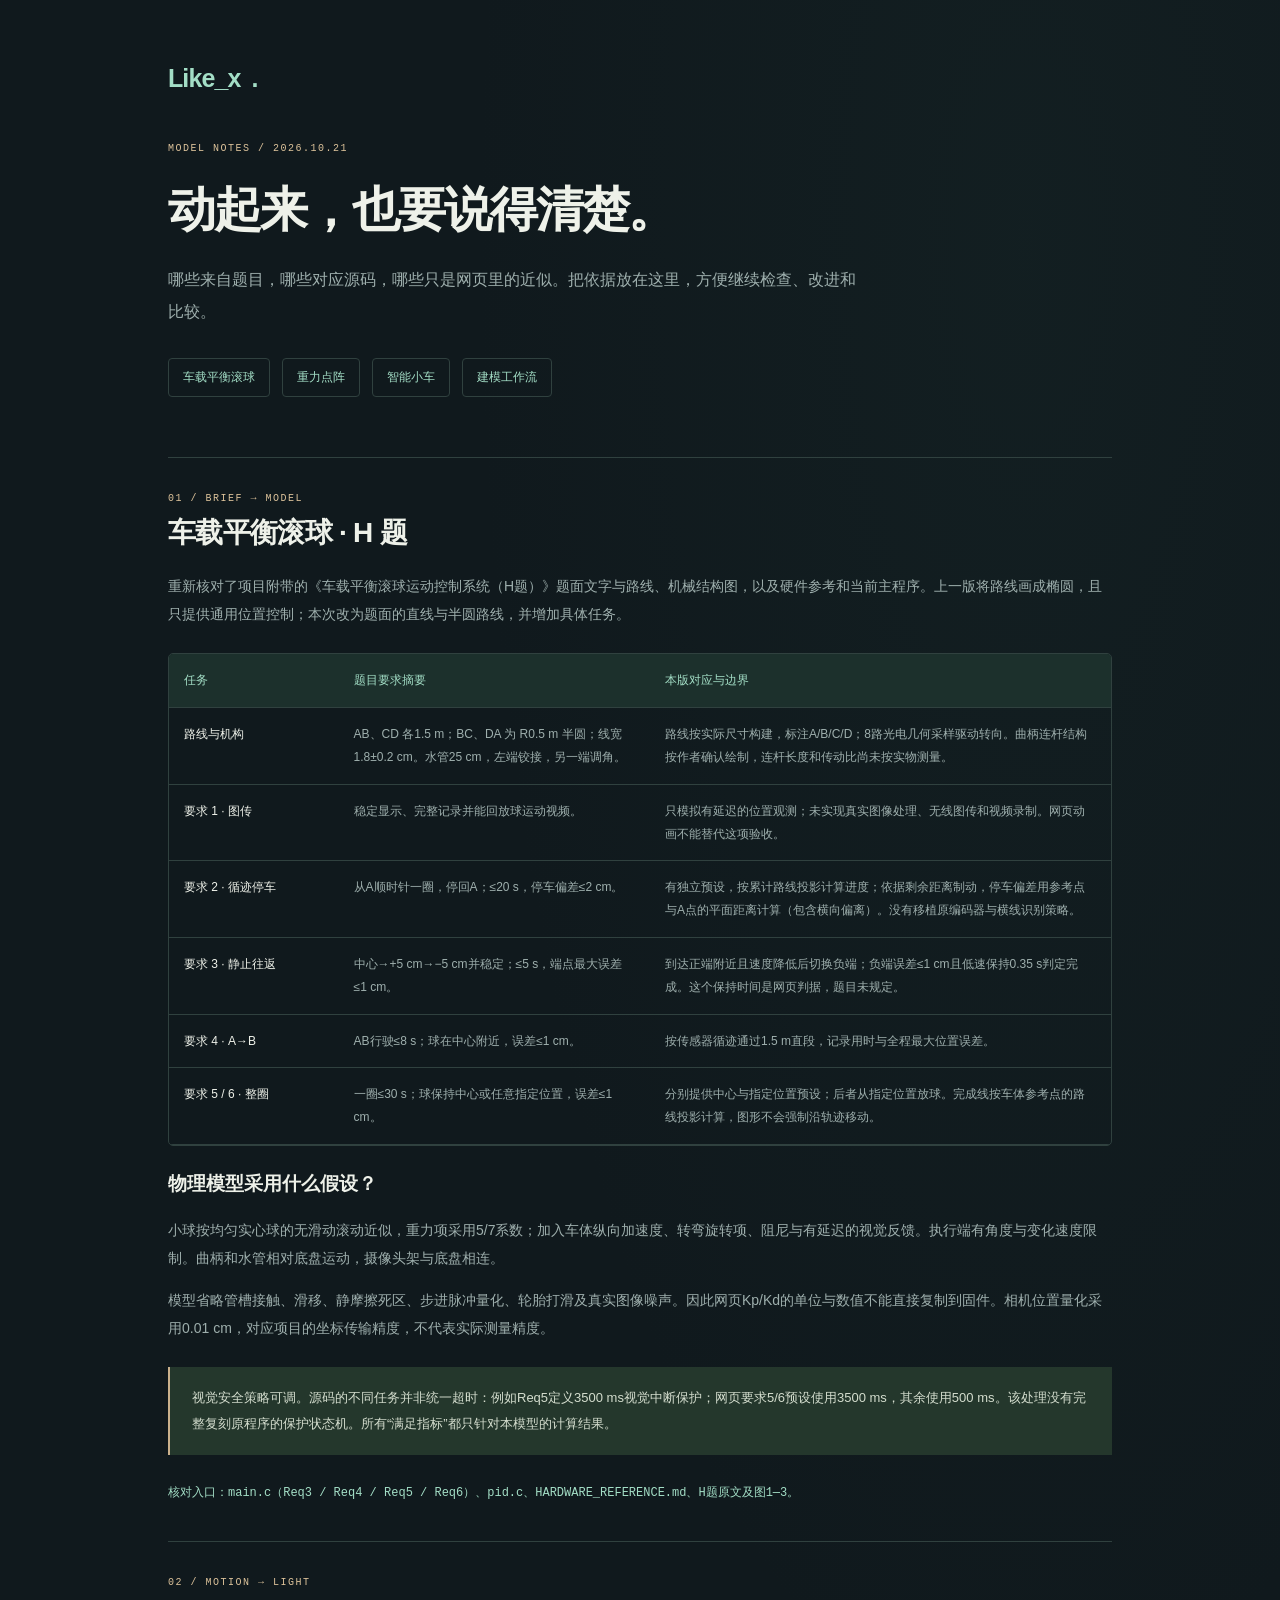
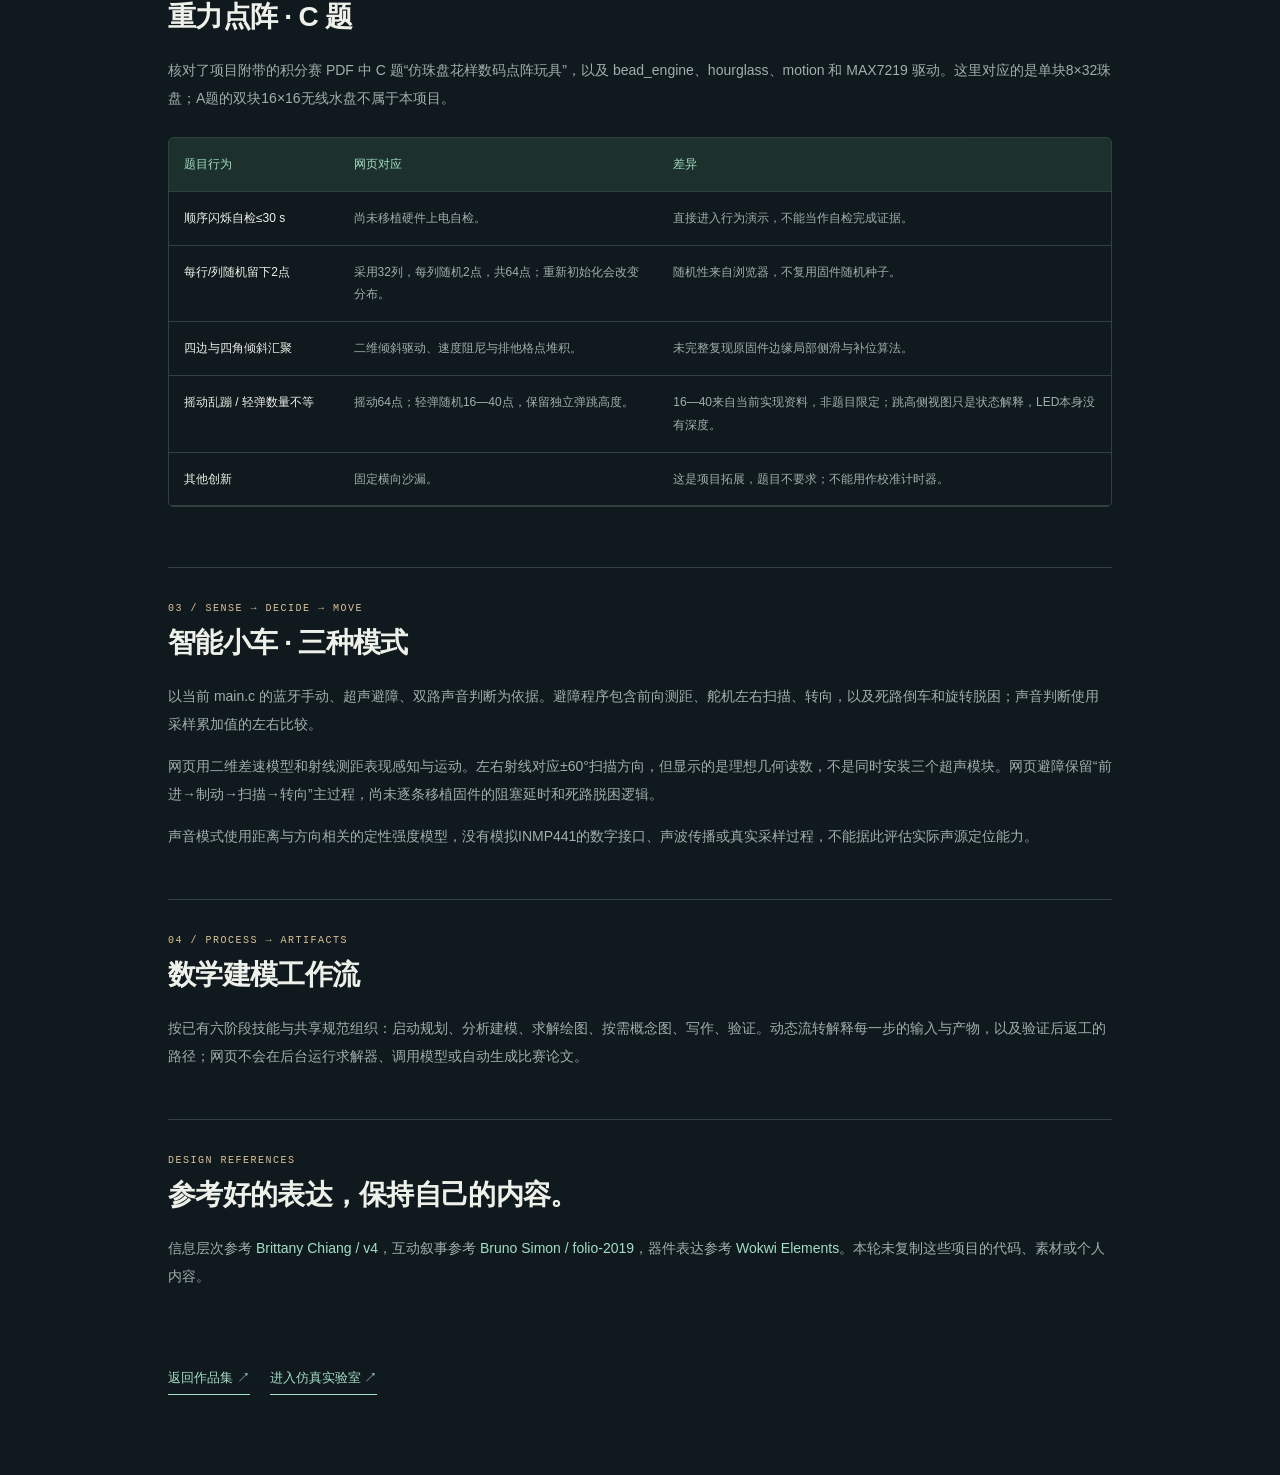
==== model-notes.html @ b958a7dc "Separate portfolio showcases and refine source-backed simulation tasks Give the portfolio curated de" ====
<!doctype html><html lang="zh-CN" data-theme="dark"><head><meta charset="UTF-8"><meta name="viewport" content="width=device-width,initial-scale=1"><meta name="color-scheme" content="dark"><title>模型笔记 · Like_x</title><link rel="icon" href="favicon.svg"><link rel="stylesheet" href="styles.css?v=20261021"><link rel="stylesheet" href="portfolio-studio.css?v=20261021"><style>
.notes-main{max-width:1000px;margin:auto;padding:64px 28px 80px}.notes-main h1{font-size:48px;line-height:1.3;letter-spacing:-2px}.notes-main .lead{font-size:16px;line-height:2;max-width:700px;color:var(--muted)}.notes-nav{display:flex;flex-wrap:wrap;gap:12px;margin:30px 0 60px}.notes-nav a{padding:10px 14px;border:1px solid var(--line);border-radius:4px;font-size:12px;color:var(--accent)}.notes-main section{padding:35px 0;border-top:1px solid var(--line);scroll-margin-top:30px}.notes-main section h2{font-size:28px;margin:10px 0 20px}.notes-main p,.notes-main li{font-size:14px;line-height:2;color:var(--muted)}.table-scroll{overflow-x:auto;border:1px solid var(--line);border-radius:5px;margin:25px 0}.notes-main table{border-collapse:collapse;width:100%;min-width:630px;font-size:12px;line-height:1.9}.notes-main th,.notes-main td{text-align:left;padding:15px;vertical-align:top;border-bottom:1px solid var(--line)}.notes-main th{color:var(--accent);background:#1c302c;font-weight:500}.notes-main td:first-child{color:var(--text);width:18%}.notes-main td{color:var(--muted)}.notes-main a{color:var(--accent)}.note-callout{padding:18px 22px;background:#24372c;border-left:2px solid #cbb18c;margin:25px 0;font-size:13px;line-height:2;color:#d4ddce}.source-list{font:12px Consolas,monospace;line-height:2.2;color:var(--accent);overflow-wrap:anywhere}.notes-footer{display:flex;gap:20px;flex-wrap:wrap;padding-top:30px}.notes-footer a{font-size:13px;border-bottom:1px solid var(--accent);padding-bottom:7px}@media(max-width:520px){.notes-main{padding:40px 20px}.notes-main h1{font-size:36px}.notes-main .lead{font-size:14px}.notes-nav{margin-bottom:35px}.notes-main section h2{font-size:24px}}
</style></head><body><main class="notes-main"><a href="index.html" class="brand">Like_x<span>.</span></a><div class="section-label" style="margin-top:50px">MODEL NOTES / 2026.10.21</div><h1>动起来，也要说得清楚。</h1><p class="lead">哪些来自题目，哪些对应源码，哪些只是网页里的近似。把依据放在这里，方便继续检查、改进和比较。</p><nav class="notes-nav" aria-label="模型笔记导航"><a href="#balance">车载平衡滚球</a><a href="#matrix">重力点阵</a><a href="#smartcar">智能小车</a><a href="#workflow">建模工作流</a></nav>
<section id="balance"><div class="section-label">01 / BRIEF → MODEL</div><h2>车载平衡滚球 · H 题</h2><p>重新核对了项目附带的《车载平衡滚球运动控制系统（H题）》题面文字与路线、机械结构图，以及硬件参考和当前主程序。上一版将路线画成椭圆，且只提供通用位置控制；本次改为题面的直线与半圆路线，并增加具体任务。</p><div class="table-scroll"><table><thead><tr><th>任务</th><th>题目要求摘要</th><th>本版对应与边界</th></tr></thead><tbody>
<tr><td>路线与机构</td><td>AB、CD 各1.5 m；BC、DA 为 R0.5 m 半圆；线宽1.8±0.2 cm。水管25 cm，左端铰接，另一端调角。</td><td>路线按实际尺寸构建，标注A/B/C/D；8路光电几何采样驱动转向。曲柄连杆结构按作者确认绘制，连杆长度和传动比尚未按实物测量。</td></tr>
<tr><td>要求 1 · 图传</td><td>稳定显示、完整记录并能回放球运动视频。</td><td>只模拟有延迟的位置观测；未实现真实图像处理、无线图传和视频录制。网页动画不能替代这项验收。</td></tr>
<tr><td>要求 2 · 循迹停车</td><td>从A顺时针一圈，停回A；≤20 s，停车偏差≤2 cm。</td><td>有独立预设，按累计路线投影计算进度；依据剩余距离制动，停车偏差用参考点与A点的平面距离计算（包含横向偏离）。没有移植原编码器与横线识别策略。</td></tr>
<tr><td>要求 3 · 静止往返</td><td>中心→+5 cm→−5 cm并稳定；≤5 s，端点最大误差≤1 cm。</td><td>到达正端附近且速度降低后切换负端；负端误差≤1 cm且低速保持0.35 s判定完成。这个保持时间是网页判据，题目未规定。</td></tr>
<tr><td>要求 4 · A→B</td><td>AB行驶≤8 s；球在中心附近，误差≤1 cm。</td><td>按传感器循迹通过1.5 m直段，记录用时与全程最大位置误差。</td></tr>
<tr><td>要求 5 / 6 · 整圈</td><td>一圈≤30 s；球保持中心或任意指定位置，误差≤1 cm。</td><td>分别提供中心与指定位置预设；后者从指定位置放球。完成线按车体参考点的路线投影计算，图形不会强制沿轨迹移动。</td></tr>
</tbody></table></div><h3>物理模型采用什么假设？</h3><p>小球按均匀实心球的无滑动滚动近似，重力项采用5/7系数；加入车体纵向加速度、转弯旋转项、阻尼与有延迟的视觉反馈。执行端有角度与变化速度限制。曲柄和水管相对底盘运动，摄像头架与底盘相连。</p><p>模型省略管槽接触、滑移、静摩擦死区、步进脉冲量化、轮胎打滑及真实图像噪声。因此网页Kp/Kd的单位与数值不能直接复制到固件。相机位置量化采用0.01 cm，对应项目的坐标传输精度，不代表实际测量精度。</p><div class="note-callout">视觉安全策略可调。源码的不同任务并非统一超时：例如Req5定义3500 ms视觉中断保护；网页要求5/6预设使用3500 ms，其余使用500 ms。该处理没有完整复刻原程序的保护状态机。所有“满足指标”都只针对本模型的计算结果。</div><div class="source-list">核对入口：main.c（Req3 / Req4 / Req5 / Req6）、pid.c、HARDWARE_REFERENCE.md、H题原文及图1—3。</div></section>
<section id="matrix"><div class="section-label">02 / MOTION → LIGHT</div><h2>重力点阵 · C 题</h2><p>核对了项目附带的积分赛 PDF 中 C 题“仿珠盘花样数码点阵玩具”，以及 bead_engine、hourglass、motion 和 MAX7219 驱动。这里对应的是单块8×32珠盘；A题的双块16×16无线水盘不属于本项目。</p><div class="table-scroll"><table><thead><tr><th>题目行为</th><th>网页对应</th><th>差异</th></tr></thead><tbody>
<tr><td>顺序闪烁自检≤30 s</td><td>尚未移植硬件上电自检。</td><td>直接进入行为演示，不能当作自检完成证据。</td></tr>
<tr><td>每行/列随机留下2点</td><td>采用32列，每列随机2点，共64点；重新初始化会改变分布。</td><td>随机性来自浏览器，不复用固件随机种子。</td></tr>
<tr><td>四边与四角倾斜汇聚</td><td>二维倾斜驱动、速度阻尼与排他格点堆积。</td><td>未完整复现原固件边缘局部侧滑与补位算法。</td></tr>
<tr><td>摇动乱蹦 / 轻弹数量不等</td><td>摇动64点；轻弹随机16—40点，保留独立弹跳高度。</td><td>16—40来自当前实现资料，非题目限定；跳高侧视图只是状态解释，LED本身没有深度。</td></tr>
<tr><td>其他创新</td><td>固定横向沙漏。</td><td>这是项目拓展，题目不要求；不能用作校准计时器。</td></tr>
</tbody></table></div></section>
<section id="smartcar"><div class="section-label">03 / SENSE → DECIDE → MOVE</div><h2>智能小车 · 三种模式</h2><p>以当前 main.c 的蓝牙手动、超声避障、双路声音判断为依据。避障程序包含前向测距、舵机左右扫描、转向，以及死路倒车和旋转脱困；声音判断使用采样累加值的左右比较。</p><p>网页用二维差速模型和射线测距表现感知与运动。左右射线对应±60°扫描方向，但显示的是理想几何读数，不是同时安装三个超声模块。网页避障保留“前进→制动→扫描→转向”主过程，尚未逐条移植固件的阻塞延时和死路脱困逻辑。</p><p>声音模式使用距离与方向相关的定性强度模型，没有模拟INMP441的数字接口、声波传播或真实采样过程，不能据此评估实际声源定位能力。</p></section>
<section id="workflow"><div class="section-label">04 / PROCESS → ARTIFACTS</div><h2>数学建模工作流</h2><p>按已有六阶段技能与共享规范组织：启动规划、分析建模、求解绘图、按需概念图、写作、验证。动态流转解释每一步的输入与产物，以及验证后返工的路径；网页不会在后台运行求解器、调用模型或自动生成比赛论文。</p></section>
<section id="design"><div class="section-label">DESIGN REFERENCES</div><h2>参考好的表达，保持自己的内容。</h2><p>信息层次参考 <a href="https://github.com/bchiang7/v4" target="_blank" rel="noopener">Brittany Chiang / v4</a>，互动叙事参考 <a href="https://github.com/brunosimon/folio-2019" target="_blank" rel="noopener">Bruno Simon / folio-2019</a>，器件表达参考 <a href="https://github.com/wokwi/wokwi-elements" target="_blank" rel="noopener">Wokwi Elements</a>。本轮未复制这些项目的代码、素材或个人内容。</p></section><footer class="notes-footer"><a href="index.html">返回作品集 ↗</a><a href="simulator.html">进入仿真实验室 ↗</a></footer></main></body></html>
---- styles.css ----
@font-face{font-family:system-cn;src:local("Microsoft YaHei")}
:root{--bg:#f5f7f5;--surface:#fff;--text:#172a32;--muted:#687779;--line:#dce4df;--accent:#137d69;--soft:#e5efea;--grid:rgba(23,77,61,.06);--nav:rgba(245,247,245,.93);--shadow:0 30px 65px #244b3c0b;--radius:18px}
*{box-sizing:border-box}html{scroll-behavior:smooth;scroll-padding-top:148px}body{margin:0;background:var(--bg);color:var(--text);font-family:Inter,"Segoe UI",system-cn,sans-serif;transition:background .3s,color .3s}button,a{-webkit-tap-highlight-color:transparent}button{font:inherit;cursor:pointer}a{color:inherit;text-decoration:none}button:focus-visible,a:focus-visible{outline:3px solid var(--accent);outline-offset:5px}button:disabled{cursor:default}.mono{font-family:Consolas,"Courier New",monospace}.preview-bar{position:sticky;top:0;z-index:20;min-height:62px;background:#172a32;color:#fff;padding:12px 5%;display:flex;align-items:center;justify-content:space-between;gap:12px;box-shadow:0 1px 0 #ffffff15}.preview-label{font-size:12px;color:#b8cbc6}.preview-label strong{color:#fff;letter-spacing:.8px;margin-right:12px}.theme-controls{display:flex;gap:6px;flex-wrap:wrap}.theme-controls button{border:1px solid #52625f;background:transparent;color:#c6d2ce;border-radius:6px;padding:8px 13px;font-size:12px}.theme-controls button[aria-pressed=true]{background:#cbe9d7;border-color:#cbe9d7;color:#173b30}.wrap{max-width:1160px;margin:auto;padding:0 36px}.nav{height:90px;display:flex;align-items:center;justify-content:space-between;border-bottom:1px solid var(--line)}.brand{display:flex;align-items:center;gap:11px;font-size:21px;font-weight:750;letter-spacing:-.9px}.brand-mark{width:29px;height:29px;border:1px solid var(--accent);border-radius:7px;display:grid;place-items:center;color:var(--accent);font:600 15px Consolas,monospace}.brand small{color:var(--accent)}.nav-links{display:flex;align-items:center;gap:30px;color:var(--muted);font-size:13px}.nav-links a:hover{color:var(--accent)}.nav-end{display:flex;align-items:center;gap:7px;color:var(--muted);font-size:11px}.live-dot{height:6px;width:6px;border-radius:50%;background:var(--accent);box-shadow:0 0 0 4px var(--soft)}.hero{min-height:620px;display:grid;grid-template-columns:1fr 1fr;gap:40px;align-items:center;padding-top:50px;padding-bottom:55px}.eyebrow{font:11px Consolas,monospace;letter-spacing:2px;color:var(--accent);display:flex;align-items:center;gap:12px}.eyebrow:before{content:"";width:23px;height:1px;background:var(--accent)}h1{font-size:clamp(40px,4.4vw,62px);font-weight:750;letter-spacing:-2.7px;line-height:1.29;margin:25px 0 23px}h1 .highlight{color:var(--accent);position:relative;white-space:nowrap}.intro{font-size:14px;line-height:1.95;color:var(--muted);max-width:420px}.intro b{font-weight:600;color:var(--text)}.actions{display:flex;align-items:center;gap:22px;margin-top:30px}.primary{display:inline-flex;align-items:center;gap:27px;padding:13px 19px;background:var(--accent);color:#fff;font-size:13px;border-radius:7px;border:0}.secondary{font-size:12px;border:0;background:none;color:var(--text);padding:10px 0}.subnote{margin-top:36px;display:flex;gap:20px;color:var(--muted);font:10px Consolas,monospace;letter-spacing:.4px}.subnote span+span{border-left:1px solid var(--line);padding-left:20px}.instrument{position:relative;min-height:430px;border-radius:var(--radius);border:1px solid var(--line);background-color:var(--surface);background-image:linear-gradient(var(--grid) 1px,transparent 1px),linear-gradient(90deg,var(--grid) 1px,transparent 1px);background-size:24px 24px;box-shadow:var(--shadow);overflow:hidden}.instrument-header{padding:20px 22px;display:flex;justify-content:space-between;font:9px Consolas,monospace;letter-spacing:1px;color:var(--muted)}.instrument-header span:last-child{color:var(--accent)}.beam-graphic{width:100%;height:280px;color:var(--accent)}.beam-graphic text{font-family:Consolas,monospace}.instrument-footer{position:absolute;bottom:20px;left:22px;right:22px;display:flex;justify-content:space-between;align-items:center;border-top:1px solid var(--line);padding-top:14px;color:var(--muted);font-size:10px}.instrument-footer strong{color:var(--accent);font-weight:500}.diagram-tag{position:absolute;top:81px;left:23px;border:1px solid var(--line);border-radius:5px;padding:7px 10px;background:var(--surface);font:9px Consolas,monospace;color:var(--muted)}.diagram-tag b{color:var(--text);font-weight:400}.award{position:absolute;right:22px;top:78px;background:var(--soft);color:var(--accent);font-size:10px;padding:8px 10px;border-radius:5px}.projects{padding:39px 0 72px;border-top:1px solid var(--line)}.section-head{display:flex;align-items:end;justify-content:space-between;gap:20px;margin-bottom:27px}.section-label{font:10px Consolas,monospace;color:var(--accent);letter-spacing:2px}h2{font-size:28px;font-weight:650;letter-spacing:-.7px;margin:10px 0 0}.section-head p{color:var(--muted);font-size:12px}.filter-row{display:flex;gap:8px;margin-bottom:23px}.filter-row button{border:1px solid var(--line);color:var(--muted);padding:7px 13px;border-radius:5px;background:transparent;font-size:11px}.filter-row button[aria-pressed=true]{background:var(--text);color:var(--bg);border-color:var(--text)}.cards{display:grid;grid-template-columns:1fr 1fr;gap:23px}.card{background:var(--surface);border:1px solid var(--line);border-radius:var(--radius);overflow:hidden}.card[hidden]{display:none}.card-art{height:225px;position:relative;background:var(--soft);overflow:hidden}.art-label{position:absolute;left:20px;top:18px;font:9px Consolas,monospace;letter-spacing:1px;color:var(--accent)}.art-num{position:absolute;right:18px;top:15px;color:var(--accent);font:10px Consolas,monospace;opacity:.6}.card-content{padding:23px}.card-topline{display:flex;justify-content:space-between;color:var(--accent);font:9px Consolas,monospace;letter-spacing:.8px}.card h3{font-size:20px;margin:12px 0 9px;font-weight:650;letter-spacing:-.5px}.card p{font-size:12px;line-height:1.85;color:var(--muted);margin:0}.tags{display:flex;gap:7px;flex-wrap:wrap;margin-top:20px}.tags span{font-size:9px;color:var(--muted);border:1px solid var(--line);padding:4px 7px;border-radius:4px}.card-bottom{margin-top:20px;padding-top:16px;border-top:1px solid var(--line);display:flex;justify-content:space-between;font-size:10px;color:var(--muted)}.card-bottom b{font-weight:500;color:var(--accent)}.car-svg{width:100%;height:210px}.matrix-art{background:#152d2b;display:grid;place-items:center}.matrix-art .art-label,.matrix-art .art-num{color:#a5c7b3}.matrix{display:grid;grid-template-columns:repeat(32,7px);gap:4px;padding:16px;background:#0d1919;border-radius:10px;border:1px solid #52695f;transform:rotate(-9deg);box-shadow:14px 20px 0 #0a191b40}.pixel{width:7px;height:7px;border-radius:50%;background:#263e38}.pixel.on{background:#b5ef8e;box-shadow:0 0 8px #b5ef8e70}.workflow-art{display:flex;align-items:center;justify-content:center;gap:10px}.workflow-art .step{width:65px;height:62px;display:flex;flex-direction:column;align-items:center;justify-content:center;background:var(--surface);border:1px solid var(--line);border-radius:8px;font-size:11px;gap:7px}.workflow-art .step small{font:9px Consolas,monospace;color:var(--accent)}.workflow-art i{font-style:normal;color:var(--accent)}.about{border-top:1px solid var(--line);padding:55px 0 65px;display:grid;grid-template-columns:.8fr 1.2fr;gap:90px}.about p{font-size:13px;color:var(--muted);line-height:2;margin-top:0}.interests{display:flex;flex-wrap:wrap;gap:9px;margin-top:20px}.interests span{font-size:11px;border-bottom:1px solid var(--line);padding:6px 2px;margin-right:12px}.footer{border-top:1px solid var(--line);padding:24px 0 36px;display:flex;justify-content:space-between;font:10px Consolas,monospace;color:var(--muted)}.style-note{background:var(--soft);color:var(--text);padding:15px 20px;border-radius:8px;font-size:12px;line-height:1.8;margin-bottom:30px}.style-note strong{color:var(--accent)}.preview-only{font-size:9px;color:var(--muted)}
[data-theme="dark"]{--bg:#101820;--surface:#17232d;--text:#e4eeee;--muted:#92a8b0;--line:#2a3c46;--accent:#7fe3c1;--soft:#1a3436;--grid:rgba(135,212,210,.07);--nav:#101820;--shadow:0 30px 65px #0002}[data-theme="dark"] .primary{color:#0b2a25}[data-theme="dark"] .instrument{border-radius:8px}[data-theme="dark"] .brand-mark{border-radius:3px}[data-theme="dark"] h1{letter-spacing:-2px}[data-theme="dark"] .card{border-radius:8px}
[data-theme="minimal"]{--bg:#faf9f6;--surface:#faf9f6;--text:#292926;--muted:#85837b;--line:#e0ded6;--accent:#b55a35;--soft:#f0ede6;--grid:transparent;--shadow:none;--radius:3px}[data-theme="minimal"] .instrument{background-image:none;border:0}[data-theme="minimal"] .card{border:0;border-bottom:1px solid var(--line)}[data-theme="minimal"] .card-content{padding-left:0;padding-right:0}[data-theme="minimal"] .brand-mark{border-radius:50%}[data-theme="minimal"] .primary{border-radius:2px}[data-theme="minimal"] h1{font-family:Georgia,system-cn,serif;font-weight:500}
@media(min-width:1500px){.wrap{max-width:1270px}.hero{min-height:690px}.instrument{min-height:460px}.beam-graphic{height:315px}}
@media(max-width:800px){.preview-bar{align-items:flex-start;flex-direction:column;padding:12px 20px}.theme-controls button{padding:7px 10px;font-size:11px}.wrap{padding:0 22px}.nav{height:75px}.nav-links{gap:18px;font-size:12px}.nav-end{display:none}.hero{grid-template-columns:1fr;padding-top:38px;gap:30px;min-height:0}.hero-copy{max-width:530px}h1{font-size:45px}.intro{font-size:13px}.subnote{margin-top:24px}.instrument{min-height:355px}.beam-graphic{height:250px}.cards{gap:18px}.card-art{height:190px}.card-content{padding:18px}.matrix{grid-template-columns:repeat(32,4px);gap:2px;padding:9px}.pixel{height:4px;width:4px}.workflow-art{gap:4px}.workflow-art .step{width:43px;height:52px;font-size:9px}.about{gap:30px;grid-template-columns:1fr 1.5fr}.section-head p{max-width:200px;line-height:1.7}.instrument-header{font-size:8px}}
@media(max-width:520px){.brand{font-size:19px}.nav-links{gap:15px}.nav-links a:last-child{display:none}h1{font-size:42px}.cards{grid-template-columns:1fr}.card-art{height:220px}.matrix{grid-template-columns:repeat(32,6px);gap:3px;padding:12px}.pixel{height:6px;width:6px}.workflow-art .step{width:55px;height:60px;font-size:10px}.section-head{display:block}.section-head p{max-width:none}.about{grid-template-columns:1fr;gap:25px}.footer{gap:15px;line-height:1.7}.filter-row{flex-wrap:wrap}.subnote{gap:12px;font-size:9px}.subnote span+span{padding-left:12px}}
@media(prefers-reduced-motion:reduce){html{scroll-behavior:auto}*{transition:none!important}}

.site-header{position:sticky;top:0;z-index:10;background:rgba(16,24,32,.94);backdrop-filter:blur(16px);border-bottom:1px solid var(--line)}
.site-header .nav{border:0}html{scroll-padding-top:115px}.hero{min-height:620px}.github-link{border:1px solid var(--line);padding:8px 12px;border-radius:5px;color:var(--text);font-size:11px}.skip-link{position:fixed;left:20px;top:-70px;z-index:40;background:var(--accent);color:var(--bg);padding:14px}.skip-link:focus{top:10px}.card{transition:transform .2s,border-color .2s}.card:hover{transform:translateY(-4px);border-color:#49605f}.card h3{font-size:21px}.card-open{border:0;background:transparent;color:var(--accent);font-size:11px;padding:6px 0 6px 12px}.card-open:hover{text-decoration:underline}.card-bottom{align-items:center}.card-bottom a:hover{color:var(--accent)}.filter-status{margin-left:auto;color:var(--muted);font:10px Consolas,monospace;align-self:center}.matrix{transition:transform .3s}.card:hover .matrix{transform:rotate(-5deg)}.instrument{isolation:isolate}.instrument:after{content:"";position:absolute;pointer-events:none;inset:0;background:radial-gradient(ellipse at 55% 50%,#7fe3c10a,transparent 65%);z-index:-1}.beam-graphic{height:260px}.hero-ball{transition:cx .15s,cy .15s}.instrument-controls{display:flex;align-items:center;gap:14px;position:absolute;bottom:67px;left:22px;right:22px;font-size:10px;color:var(--muted)}input[type=range]{accent-color:var(--accent);width:100%;min-width:0;cursor:pointer}.instrument-controls label{white-space:nowrap}.instrument-controls output{font:9px Consolas,monospace;min-width:44px;color:var(--accent)}.instrument-footer{font-size:9px}.section-intro{font-size:13px;line-height:1.9;color:var(--muted);max-width:520px}.method-section{margin:5px 0 65px;padding:34px;border:1px solid var(--line);background:linear-gradient(120deg,#182c33,#14212b);border-radius:10px}.method-section h2{font-size:26px}.methods{display:grid;grid-template-columns:repeat(3,1fr);gap:30px;margin-top:30px}.method{border-top:1px solid #38504f;padding-top:18px}.method small{font:10px Consolas,monospace;color:var(--accent)}.method h3{font-size:15px;margin:12px 0}.method p{color:var(--muted);font-size:12px;line-height:1.9;margin-bottom:0}.about{padding-top:40px}.footer a:hover{color:var(--accent)}.footer{gap:15px;flex-wrap:wrap}.footer-left{display:flex;gap:20px}.footer-left span:last-child{color:var(--accent)}.subnote{flex-wrap:wrap}.card-art{color:var(--accent)}.art-footnote{position:absolute;right:16px;bottom:13px;color:var(--muted);font-size:8px}.note-text{font-size:10px;color:var(--muted);line-height:1.8}.noscript{padding:12px;background:var(--soft);color:var(--text);font-size:12px}dialog{background:var(--surface);color:var(--text);border:1px solid #415552;border-radius:12px;width:min(820px,calc(100% - 32px));max-height:88dvh;padding:0;box-shadow:0 30px 100px #0009}dialog::backdrop{background:#050d17bc;backdrop-filter:blur(7px)}.dialog-head{position:sticky;top:0;background:var(--surface);display:flex;align-items:center;justify-content:space-between;gap:12px;border-bottom:1px solid var(--line);padding:17px 26px;z-index:1}.dialog-head span{font:10px Consolas,monospace;color:var(--accent);letter-spacing:1px}.dialog-close{border:1px solid var(--line);background:none;color:var(--text);padding:7px 12px;border-radius:5px;font-size:12px}.dialog-body{padding:29px}.dialog-body h2{font-size:28px;line-height:1.5;margin:0 0 15px}.dialog-body h3{font-size:15px;color:var(--text);margin:28px 0 10px}.dialog-body p,.dialog-body li{font-size:13px;line-height:1.95;color:var(--muted)}.dialog-body ul{padding-left:20px}.detail-tags{display:flex;flex-wrap:wrap;gap:8px}.detail-tags span{background:var(--soft);color:var(--accent);padding:6px 10px;font-size:10px;border-radius:4px}.detail-flow{border:1px solid var(--line);border-radius:6px;padding:17px;font-size:12px;line-height:2;color:var(--accent);background:var(--bg)}.download-row{border-top:1px solid var(--line);margin-top:28px;padding-top:20px;display:flex;align-items:center;gap:18px;flex-wrap:wrap}.download-row span{font-size:10px;color:var(--muted)}.disclaimer{font-size:11px!important;border-left:2px solid #49635f;padding-left:13px;margin-top:22px}.detail-image{max-height:380px;max-width:100%;display:block;margin:0 auto;border-radius:8px}.detail-figure{margin:25px 0;padding:20px;background:var(--bg);border:1px solid var(--line);border-radius:8px}.detail-figure figcaption{font-size:10px;color:var(--muted);text-align:center;margin-top:14px}.return-top{color:var(--accent)}
@media(max-width:800px){.hero{min-height:0}.site-header .nav{height:72px}.nav-links{gap:18px}.instrument{min-height:390px}.methods{gap:18px}.method-section{padding:24px}.filter-status{display:none}.github-link{display:none}.hero-ball{transition:none}}
@media(max-width:520px){.hero{padding-top:42px}.nav-links a:last-child{display:inline}.site-header .nav-links{gap:18px}.brand-mark{display:none}.hero h1{font-size:39px;letter-spacing:-1.8px}.intro br{display:none}.instrument-header{padding:18px}.diagram-tag{left:18px;font-size:8px}.award{right:18px;font-size:9px}.instrument-controls{left:18px;right:18px}.instrument-footer{left:18px;right:18px;font-size:8px}.methods{grid-template-columns:1fr;gap:20px}.method-section{margin-bottom:45px}.method p{font-size:12px}.dialog-body{padding:22px}.dialog-head{padding:14px 20px}.dialog-body h2{font-size:24px}.footer-left{flex-wrap:wrap;gap:10px}.card-bottom{font-size:9px}.card h3{font-size:20px}}
---- portfolio-studio.css ----
/* Original visual system: warm paper labels against a dark instrument bench. */
:root{--studio-mint:#a3dec6;--studio-gold:#dcc29a}
[data-theme=dark]{--bg:#10191d;--surface:#162329;--text:#eef1e9;--muted:#9eafad;--line:#30413f;--accent:var(--studio-mint);--soft:#203632}
body{background-image:radial-gradient(ellipse at 80% 8%,#22403b25,transparent 38%)}
.wrap{max-width:1336px;padding-inline:48px}.nav{height:82px}.nav-links{gap:28px}.brand-mark{display:none}.brand{font-size:25px}.site-header{background:#10191df2}.nav-links a{transition:color .2s}.nav-links a:last-child{color:var(--accent)}
.hero{padding:85px 0 70px;grid-template-columns:.95fr 1.05fr;gap:54px;min-height:680px}.hero .eyebrow{color:var(--studio-gold);font-size:10px;letter-spacing:2.3px}.hero h1{font-size:clamp(42px,4.5vw,67px);line-height:1.24;letter-spacing:-2.6px;margin-top:30px}.hero .intro{font-size:14px;line-height:2;max-width:410px}.hero .actions{margin-top:28px}.hero .primary{padding:15px 21px;border-radius:4px;font-weight:600}.hero-hint{font-size:11px;color:var(--muted)}.hero .simulator-entrance{margin-top:25px}.simulator-entrance a{font-size:12px}.simulator-entrance small{font-size:10px;line-height:1.7}.subnote{font-size:9px;opacity:.7}
#hero-lab{min-width:0;position:relative;border:1px solid #40554d;border-radius:8px;background:#142127;overflow:hidden;box-shadow:20px 25px 0 #080e112a}#hero-lab:before{content:'FEATURED BUILD / 01';display:block;padding:19px 22px;border-bottom:1px solid var(--line);font:10px Consolas,monospace;letter-spacing:2px;color:var(--studio-gold)}#hero-lab:after{content:'车载平衡滚球 · 视觉反馈 × 行驶控制';display:block;padding:18px 22px;font-size:11px;border-top:1px solid var(--line);color:var(--muted)}.hero-demo{display:block;width:100%;height:420px;border:0;background:#142127}
.projects{padding-top:46px}.section-head h2{font-size:32px;letter-spacing:-1px}.section-head p{font-size:12px}.section-label{color:var(--studio-gold);font-size:10px;letter-spacing:1.5px}.filter-row{margin:30px 0 28px;gap:9px}.filter-row button{padding:9px 15px;border-radius:20px;font-size:11px}.filter-row button[aria-pressed=true]{background:var(--accent);border-color:var(--accent);color:#102a22}.cards{gap:28px}.card{border-radius:6px!important;background:#142127}.card-art{height:267px;background-color:#1d302f}.card-content{padding:27px 28px}.card h3{font-size:23px;margin-top:16px;line-height:1.5}.card p{font-size:13px;line-height:1.9;max-width:470px}.card-topline{font-size:9px;color:var(--studio-gold)}.card-bottom{padding-top:18px;margin-top:23px;font-size:11px}.card-open{font-size:12px}.tags span{border:0;padding:5px 8px;background:#223631;color:#afc4ba;border-radius:3px}.project-preview .preview-action{background:#111c21e6;border:1px solid #648479;color:var(--text);border-radius:4px;padding:9px 13px;font-size:11px}.art-label{letter-spacing:1.3px}.art-num{font-size:13px}.card:hover{transform:translateY(-3px);border-color:#779c89}.card .matrix{transform:rotate(-6deg)}.card .car-svg{height:250px}.card-mechanics{padding-inline:25px}
.lab-invitation{display:flex;align-items:center;justify-content:space-between;gap:40px;padding:40px;margin:0 0 70px;border:1px solid #536b60;border-radius:6px;background:linear-gradient(110deg,#1e3931,#15262a)}.lab-invitation h2{font-size:31px;margin:16px 0}.lab-invitation p{font-size:13px;color:var(--muted);line-height:1.9;max-width:600px}.lab-invitation>a{display:flex;align-items:center;justify-content:space-between;gap:35px;white-space:nowrap;background:#a3dec6;color:#102c23;padding:17px 20px;border-radius:4px;font-size:13px}.lab-invitation>a span{font-size:24px}
.method-section{padding:0;background:none;border:0}.method-section h2{font-size:29px;max-width:540px;line-height:1.5}.methods{gap:40px}.method{padding-top:22px}.method h3{font-size:17px;line-height:1.7}.method p{font-size:13px}.about{padding-top:50px;gap:60px}.about h2{font-size:30px}.about p{font-size:14px;line-height:2}.footer{padding-top:30px}.evidence-link{display:inline-flex;color:var(--accent);font-size:12px;line-height:1.8;border-bottom:1px solid #789d83;margin-top:25px;padding-bottom:6px}.simulator-open-link{font-size:12px!important;padding:13px 15px!important;background:#223831;border:1px solid #4c6c5c;border-radius:4px;text-align:center;margin-bottom:18px!important}
dialog{width:min(1060px,calc(100% - 32px));border-radius:7px}.project-dialog-heading h2{max-width:720px}.dialog-body{padding:30px}.project-summary{max-width:780px}.project-tabs{margin-top:24px}.simulator-embed{min-height:480px}.project-notes{max-width:780px;margin:auto}.detail-flow{border-radius:4px}.project-notes h3{font-size:19px}.project-notes p{font-size:14px}
@media(max-width:1050px){.wrap{padding-inline:28px}.hero{gap:28px;padding-top:55px}.hero h1{font-size:47px}.hero-demo{height:430px}.nav-links{gap:18px}.card h3{font-size:21px}.lab-invitation{padding:30px;gap:25px}.lab-invitation h2{font-size:27px}}
@media(max-width:800px){.hero{grid-template-columns:1fr;padding-block:45px}.hero-copy{max-width:620px}.hero h1{font-size:54px}.hero-demo{height:440px}.hero .intro{max-width:560px}.subnote{margin-top:20px}.hero .simulator-entrance{display:none}.cards{gap:20px}.card-art{height:230px}.card-content{padding:22px}.card h3{font-size:20px}.lab-invitation{align-items:flex-start;flex-direction:column}.lab-invitation p{margin-bottom:0}.methods{gap:22px}.nav-links{font-size:12px}.hero{min-height:0}.hero-hint{margin-bottom:0}}
@media(max-width:520px){.wrap{padding-inline:20px}.site-header .nav-links{gap:18px}.nav-links a[href='#method'],.nav-links a[href='#about']{display:none}.nav{height:69px}.brand{font-size:23px}.hero{padding:42px 0 45px;gap:34px}.hero h1{font-size:43px;letter-spacing:-1.5px}.hero .intro{font-size:13px;line-height:1.95}.hero .intro br{display:none}.hero .actions{gap:19px}.hero-demo{height:485px}#hero-lab:before,#hero-lab:after{padding:15px;font-size:9px}.section-head h2{font-size:29px}.projects{padding-top:30px}.filter-row{margin-top:25px;gap:7px}.filter-row button{padding:8px 12px;font-size:10px}.card-art{height:240px}.card h3{font-size:22px}.card p{font-size:13px}.card-bottom{font-size:10px}.lab-invitation{padding:25px;margin-bottom:48px}.lab-invitation h2{font-size:27px}.lab-invitation>a{width:100%;padding:14px 17px}.method-section h2{font-size:25px}.methods{grid-template-columns:1fr}.about{gap:24px}.about h2{font-size:28px}.about p{font-size:13px}.dialog-body{padding:20px}.project-notes p{font-size:13px}.project-tabs button{font-size:12px}.simulator-embed{min-height:520px}.footer-left{font-size:9px}}
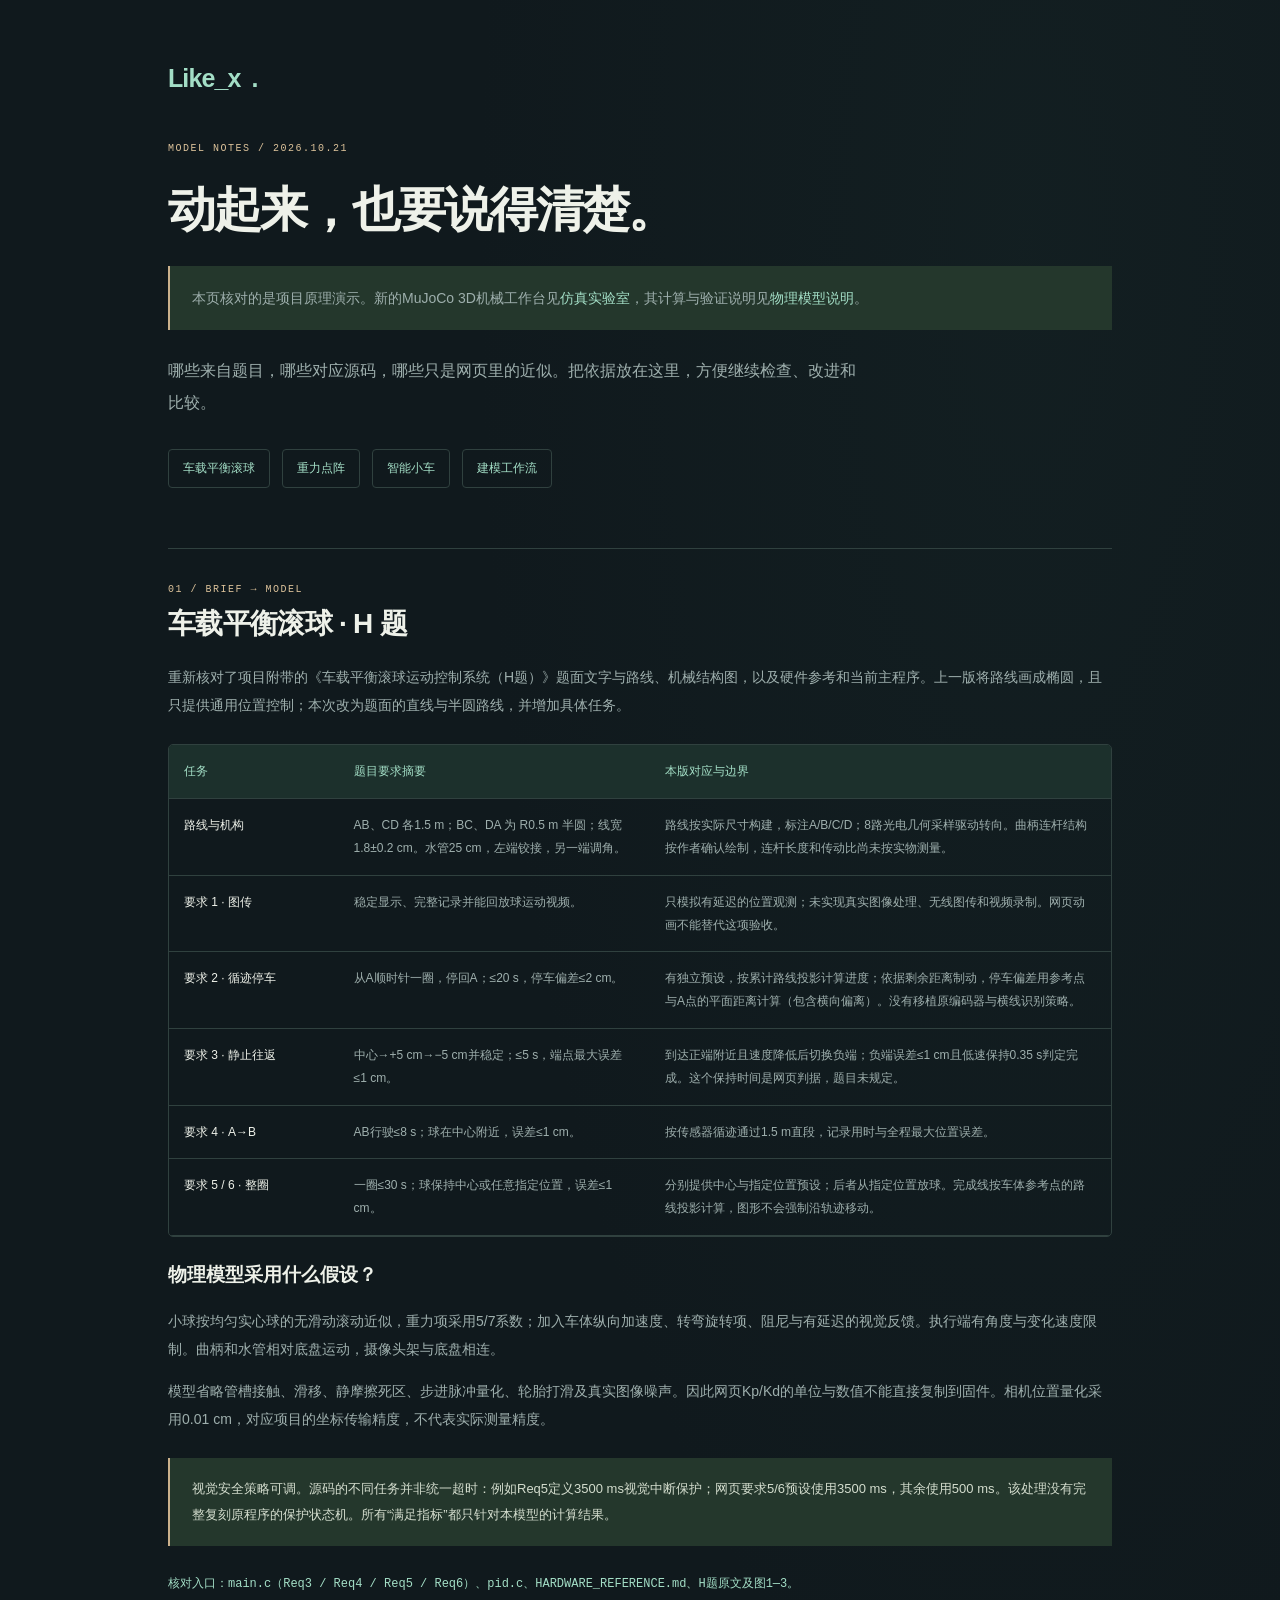
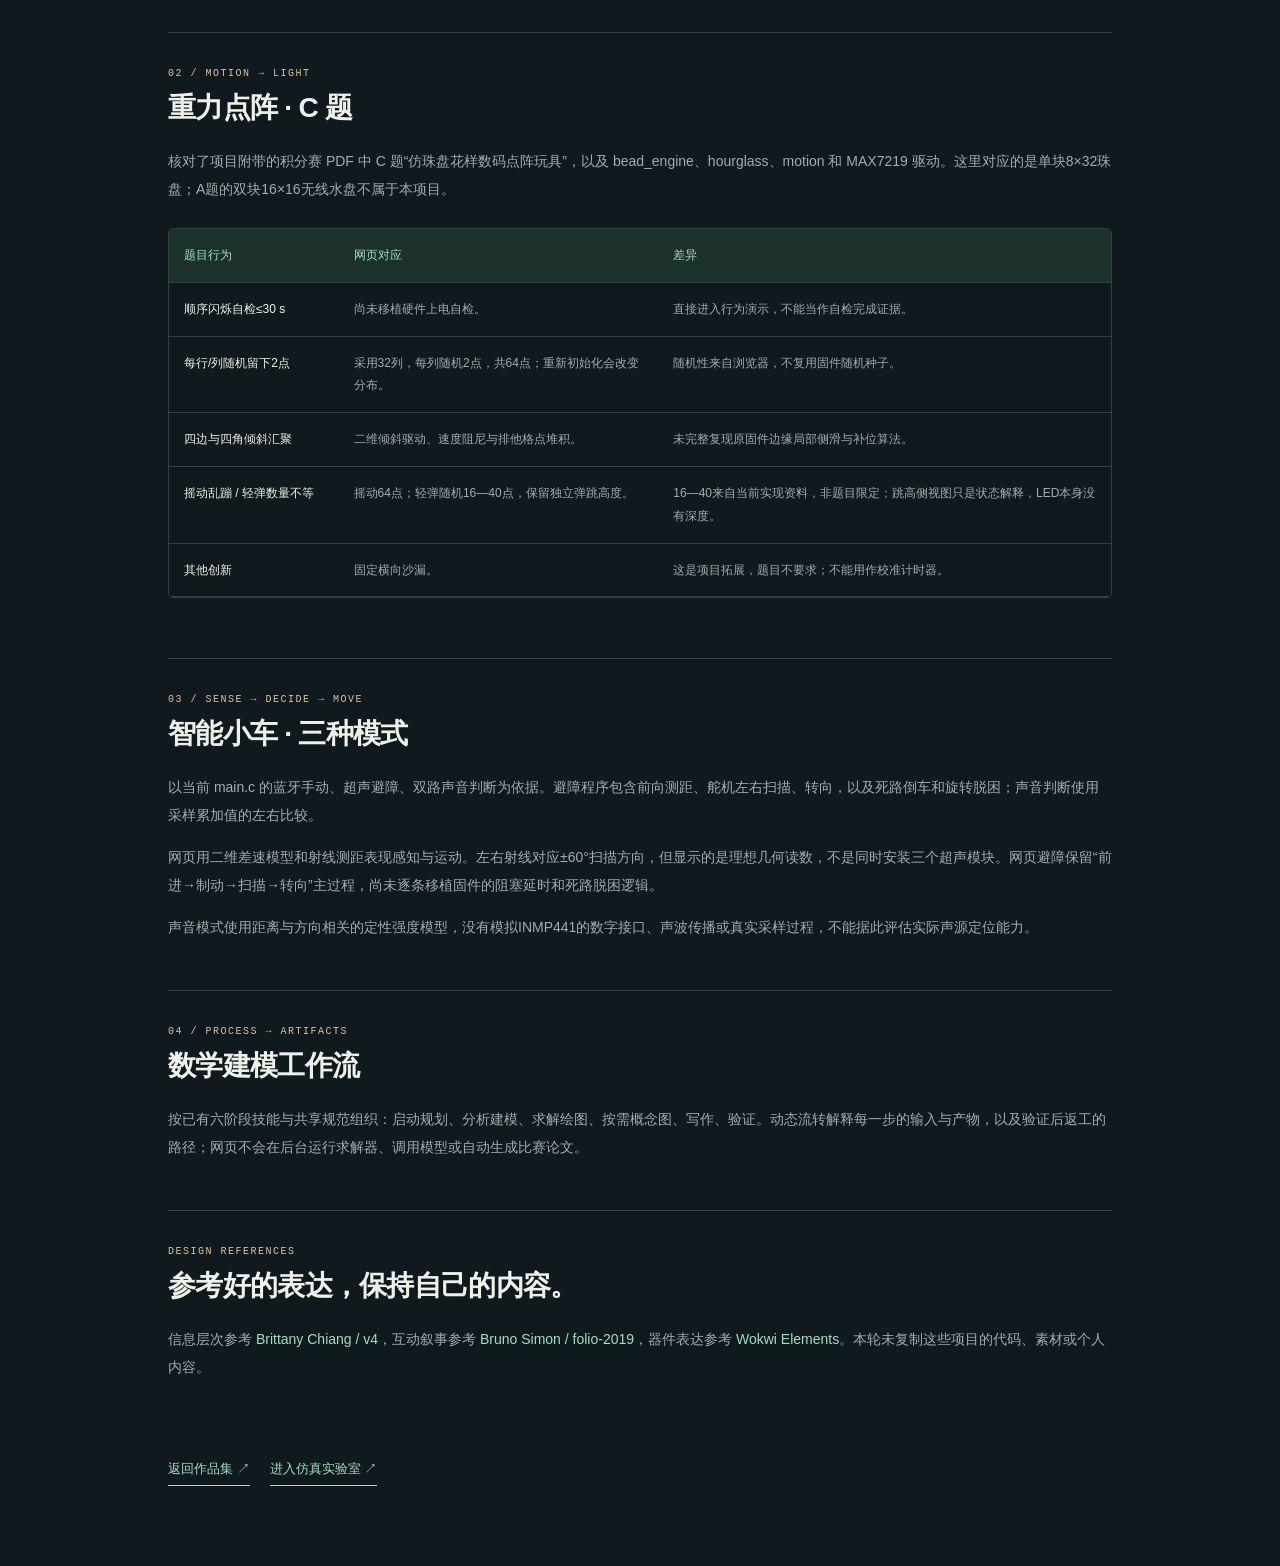
==== commit 83520f3c: "Add native MuJoCo 3D mechanics and closed-loop control workbench Integrate pinned official MuJoCo WA" ====
--- a/model-notes.html
+++ b/model-notes.html
@@ -1,6 +1,6 @@
 <!doctype html><html lang="zh-CN" data-theme="dark"><head><meta charset="UTF-8"><meta name="viewport" content="width=device-width,initial-scale=1"><meta name="color-scheme" content="dark"><title>模型笔记 · Like_x</title><link rel="icon" href="favicon.svg"><link rel="stylesheet" href="styles.css?v=20261021"><link rel="stylesheet" href="portfolio-studio.css?v=20261021"><style>
 .notes-main{max-width:1000px;margin:auto;padding:64px 28px 80px}.notes-main h1{font-size:48px;line-height:1.3;letter-spacing:-2px}.notes-main .lead{font-size:16px;line-height:2;max-width:700px;color:var(--muted)}.notes-nav{display:flex;flex-wrap:wrap;gap:12px;margin:30px 0 60px}.notes-nav a{padding:10px 14px;border:1px solid var(--line);border-radius:4px;font-size:12px;color:var(--accent)}.notes-main section{padding:35px 0;border-top:1px solid var(--line);scroll-margin-top:30px}.notes-main section h2{font-size:28px;margin:10px 0 20px}.notes-main p,.notes-main li{font-size:14px;line-height:2;color:var(--muted)}.table-scroll{overflow-x:auto;border:1px solid var(--line);border-radius:5px;margin:25px 0}.notes-main table{border-collapse:collapse;width:100%;min-width:630px;font-size:12px;line-height:1.9}.notes-main th,.notes-main td{text-align:left;padding:15px;vertical-align:top;border-bottom:1px solid var(--line)}.notes-main th{color:var(--accent);background:#1c302c;font-weight:500}.notes-main td:first-child{color:var(--text);width:18%}.notes-main td{color:var(--muted)}.notes-main a{color:var(--accent)}.note-callout{padding:18px 22px;background:#24372c;border-left:2px solid #cbb18c;margin:25px 0;font-size:13px;line-height:2;color:#d4ddce}.source-list{font:12px Consolas,monospace;line-height:2.2;color:var(--accent);overflow-wrap:anywhere}.notes-footer{display:flex;gap:20px;flex-wrap:wrap;padding-top:30px}.notes-footer a{font-size:13px;border-bottom:1px solid var(--accent);padding-bottom:7px}@media(max-width:520px){.notes-main{padding:40px 20px}.notes-main h1{font-size:36px}.notes-main .lead{font-size:14px}.notes-nav{margin-bottom:35px}.notes-main section h2{font-size:24px}}
-</style></head><body><main class="notes-main"><a href="index.html" class="brand">Like_x<span>.</span></a><div class="section-label" style="margin-top:50px">MODEL NOTES / 2026.10.21</div><h1>动起来，也要说得清楚。</h1><p class="lead">哪些来自题目，哪些对应源码，哪些只是网页里的近似。把依据放在这里，方便继续检查、改进和比较。</p><nav class="notes-nav" aria-label="模型笔记导航"><a href="#balance">车载平衡滚球</a><a href="#matrix">重力点阵</a><a href="#smartcar">智能小车</a><a href="#workflow">建模工作流</a></nav>
+</style></head><body><main class="notes-main"><a href="index.html" class="brand">Like_x<span>.</span></a><div class="section-label" style="margin-top:50px">MODEL NOTES / 2026.10.21</div><h1>动起来，也要说得清楚。</h1><p class="note-callout">本页核对的是项目原理演示。新的MuJoCo 3D机械工作台见<a href="workbench.html">仿真实验室</a>，其计算与验证说明见<a href="physics-guide.html">物理模型说明</a>。</p><p class="lead">哪些来自题目，哪些对应源码，哪些只是网页里的近似。把依据放在这里，方便继续检查、改进和比较。</p><nav class="notes-nav" aria-label="模型笔记导航"><a href="#balance">车载平衡滚球</a><a href="#matrix">重力点阵</a><a href="#smartcar">智能小车</a><a href="#workflow">建模工作流</a></nav>
 <section id="balance"><div class="section-label">01 / BRIEF → MODEL</div><h2>车载平衡滚球 · H 题</h2><p>重新核对了项目附带的《车载平衡滚球运动控制系统（H题）》题面文字与路线、机械结构图，以及硬件参考和当前主程序。上一版将路线画成椭圆，且只提供通用位置控制；本次改为题面的直线与半圆路线，并增加具体任务。</p><div class="table-scroll"><table><thead><tr><th>任务</th><th>题目要求摘要</th><th>本版对应与边界</th></tr></thead><tbody>
 <tr><td>路线与机构</td><td>AB、CD 各1.5 m；BC、DA 为 R0.5 m 半圆；线宽1.8±0.2 cm。水管25 cm，左端铰接，另一端调角。</td><td>路线按实际尺寸构建，标注A/B/C/D；8路光电几何采样驱动转向。曲柄连杆结构按作者确认绘制，连杆长度和传动比尚未按实物测量。</td></tr>
 <tr><td>要求 1 · 图传</td><td>稳定显示、完整记录并能回放球运动视频。</td><td>只模拟有延迟的位置观测；未实现真实图像处理、无线图传和视频录制。网页动画不能替代这项验收。</td></tr>
@@ -18,4 +18,4 @@
 </tbody></table></div></section>
 <section id="smartcar"><div class="section-label">03 / SENSE → DECIDE → MOVE</div><h2>智能小车 · 三种模式</h2><p>以当前 main.c 的蓝牙手动、超声避障、双路声音判断为依据。避障程序包含前向测距、舵机左右扫描、转向，以及死路倒车和旋转脱困；声音判断使用采样累加值的左右比较。</p><p>网页用二维差速模型和射线测距表现感知与运动。左右射线对应±60°扫描方向，但显示的是理想几何读数，不是同时安装三个超声模块。网页避障保留“前进→制动→扫描→转向”主过程，尚未逐条移植固件的阻塞延时和死路脱困逻辑。</p><p>声音模式使用距离与方向相关的定性强度模型，没有模拟INMP441的数字接口、声波传播或真实采样过程，不能据此评估实际声源定位能力。</p></section>
 <section id="workflow"><div class="section-label">04 / PROCESS → ARTIFACTS</div><h2>数学建模工作流</h2><p>按已有六阶段技能与共享规范组织：启动规划、分析建模、求解绘图、按需概念图、写作、验证。动态流转解释每一步的输入与产物，以及验证后返工的路径；网页不会在后台运行求解器、调用模型或自动生成比赛论文。</p></section>
-<section id="design"><div class="section-label">DESIGN REFERENCES</div><h2>参考好的表达，保持自己的内容。</h2><p>信息层次参考 <a href="https://github.com/bchiang7/v4" target="_blank" rel="noopener">Brittany Chiang / v4</a>，互动叙事参考 <a href="https://github.com/brunosimon/folio-2019" target="_blank" rel="noopener">Bruno Simon / folio-2019</a>，器件表达参考 <a href="https://github.com/wokwi/wokwi-elements" target="_blank" rel="noopener">Wokwi Elements</a>。本轮未复制这些项目的代码、素材或个人内容。</p></section><footer class="notes-footer"><a href="index.html">返回作品集 ↗</a><a href="simulator.html">进入仿真实验室 ↗</a></footer></main></body></html>
+<section id="design"><div class="section-label">DESIGN REFERENCES</div><h2>参考好的表达，保持自己的内容。</h2><p>信息层次参考 <a href="https://github.com/bchiang7/v4" target="_blank" rel="noopener">Brittany Chiang / v4</a>，互动叙事参考 <a href="https://github.com/brunosimon/folio-2019" target="_blank" rel="noopener">Bruno Simon / folio-2019</a>，器件表达参考 <a href="https://github.com/wokwi/wokwi-elements" target="_blank" rel="noopener">Wokwi Elements</a>。本轮未复制这些项目的代码、素材或个人内容。</p></section><footer class="notes-footer"><a href="index.html">返回作品集 ↗</a><a href="workbench.html">进入仿真实验室 ↗</a></footer></main></body></html>
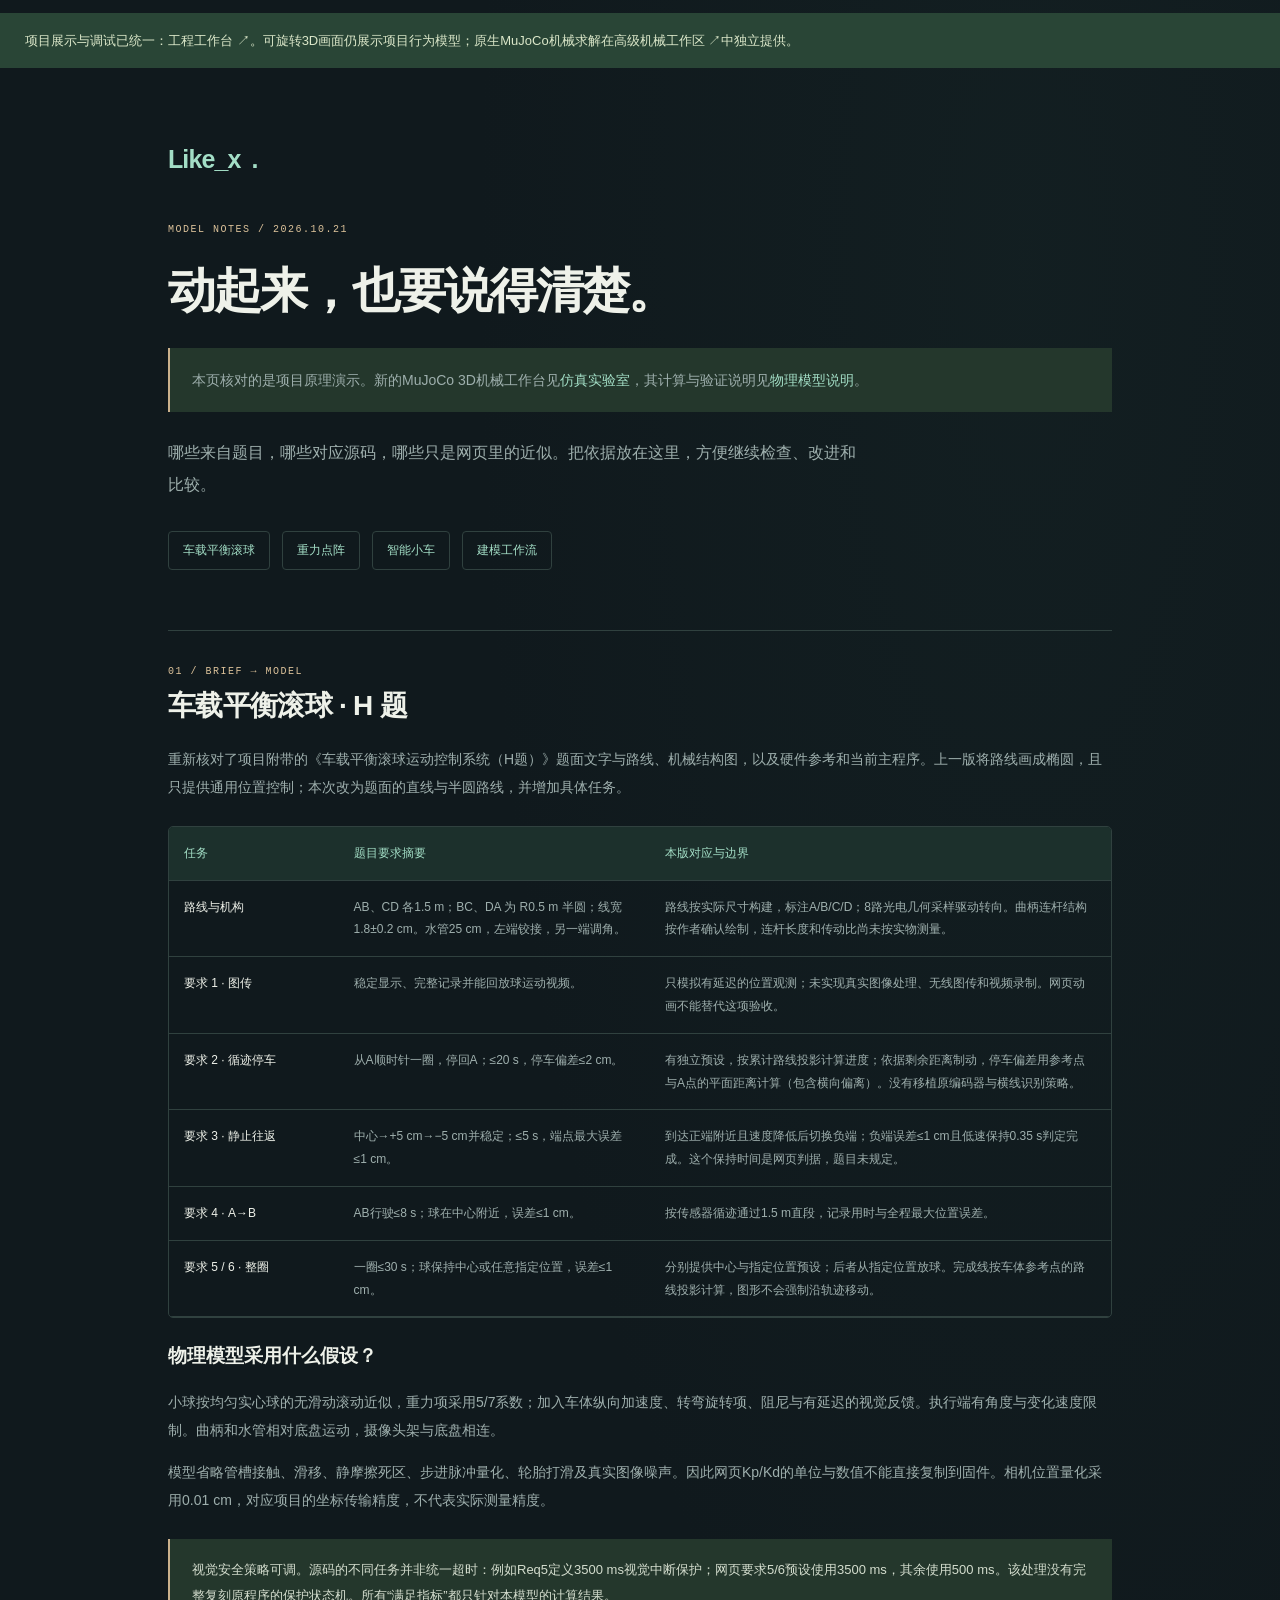
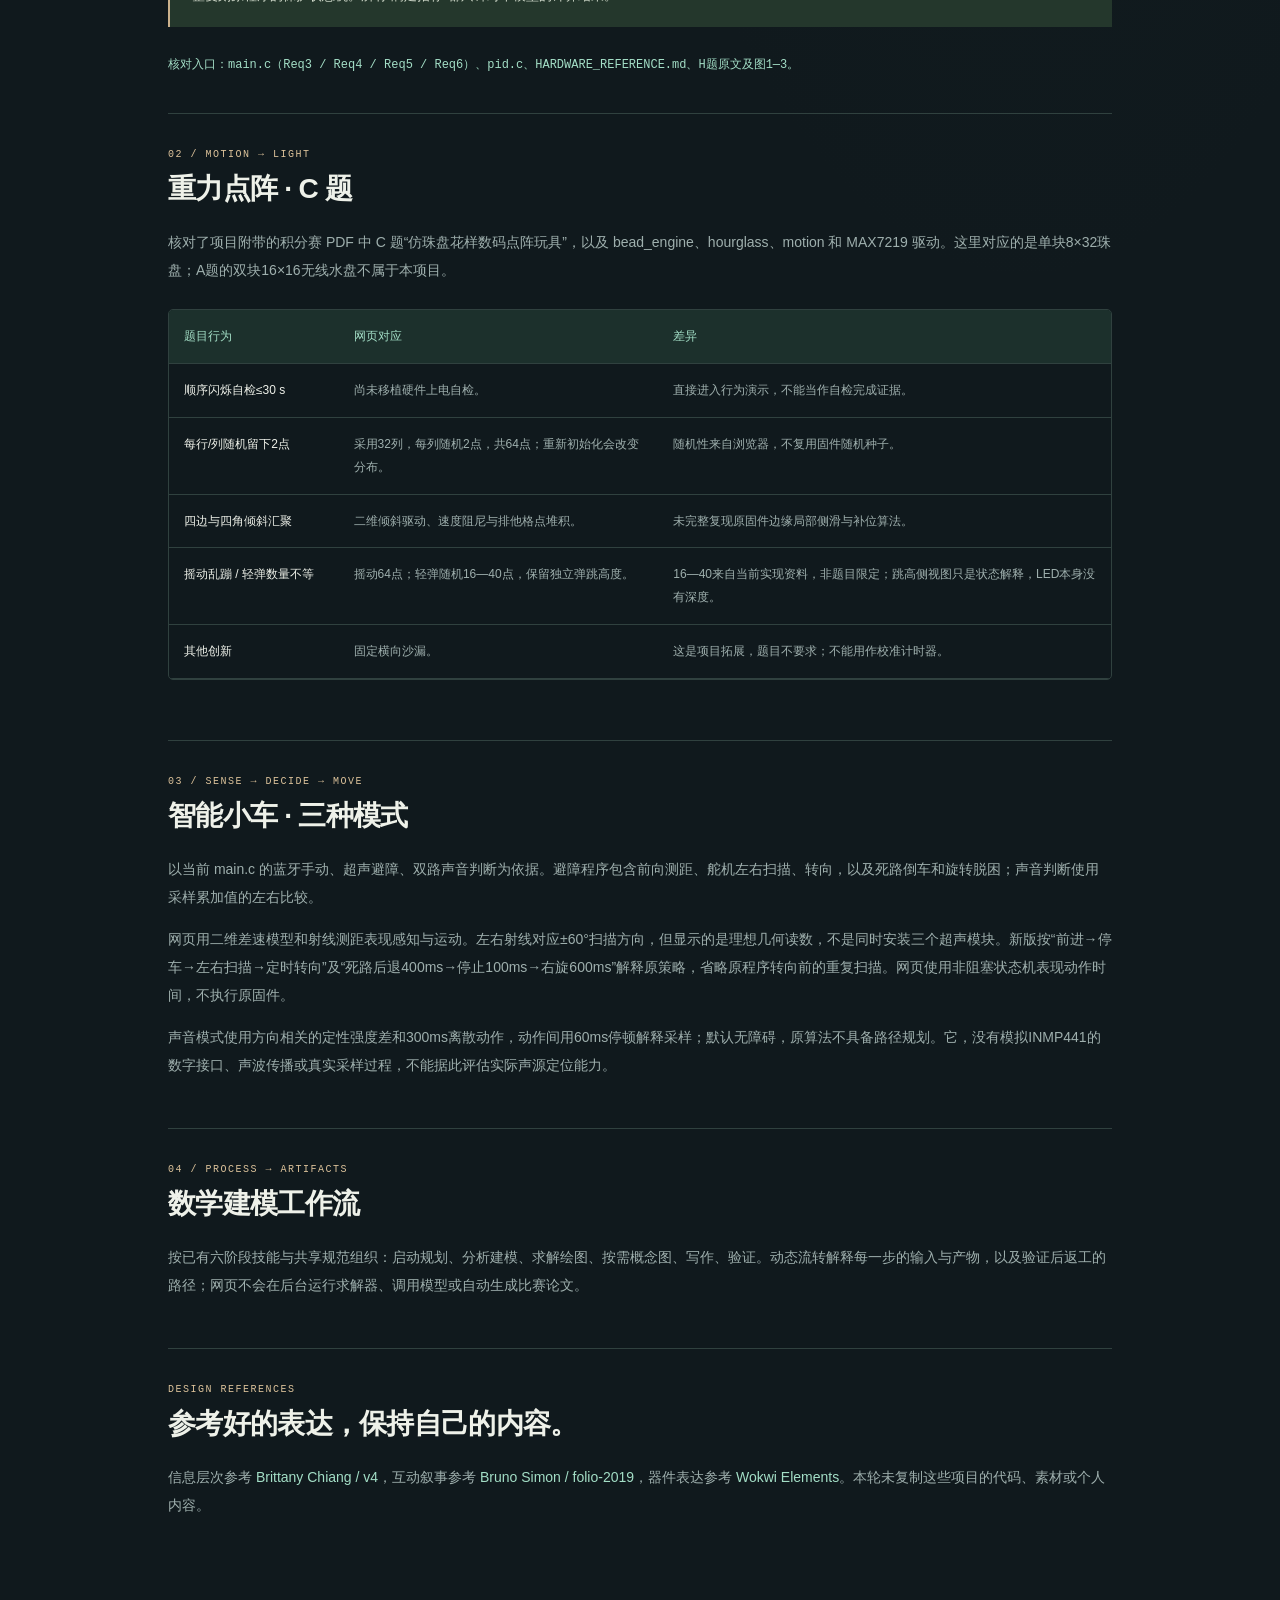
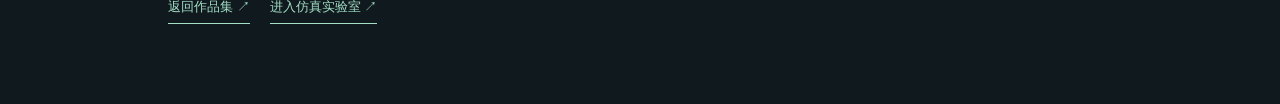
==== commit 03ad1582: "Restore interactive 3D projects and project experiment workspace Restore per-project feature demonst" ====
--- a/model-notes.html
+++ b/model-notes.html
@@ -1,6 +1,6 @@
 <!doctype html><html lang="zh-CN" data-theme="dark"><head><meta charset="UTF-8"><meta name="viewport" content="width=device-width,initial-scale=1"><meta name="color-scheme" content="dark"><title>模型笔记 · Like_x</title><link rel="icon" href="favicon.svg"><link rel="stylesheet" href="styles.css?v=20261021"><link rel="stylesheet" href="portfolio-studio.css?v=20261021"><style>
 .notes-main{max-width:1000px;margin:auto;padding:64px 28px 80px}.notes-main h1{font-size:48px;line-height:1.3;letter-spacing:-2px}.notes-main .lead{font-size:16px;line-height:2;max-width:700px;color:var(--muted)}.notes-nav{display:flex;flex-wrap:wrap;gap:12px;margin:30px 0 60px}.notes-nav a{padding:10px 14px;border:1px solid var(--line);border-radius:4px;font-size:12px;color:var(--accent)}.notes-main section{padding:35px 0;border-top:1px solid var(--line);scroll-margin-top:30px}.notes-main section h2{font-size:28px;margin:10px 0 20px}.notes-main p,.notes-main li{font-size:14px;line-height:2;color:var(--muted)}.table-scroll{overflow-x:auto;border:1px solid var(--line);border-radius:5px;margin:25px 0}.notes-main table{border-collapse:collapse;width:100%;min-width:630px;font-size:12px;line-height:1.9}.notes-main th,.notes-main td{text-align:left;padding:15px;vertical-align:top;border-bottom:1px solid var(--line)}.notes-main th{color:var(--accent);background:#1c302c;font-weight:500}.notes-main td:first-child{color:var(--text);width:18%}.notes-main td{color:var(--muted)}.notes-main a{color:var(--accent)}.note-callout{padding:18px 22px;background:#24372c;border-left:2px solid #cbb18c;margin:25px 0;font-size:13px;line-height:2;color:#d4ddce}.source-list{font:12px Consolas,monospace;line-height:2.2;color:var(--accent);overflow-wrap:anywhere}.notes-footer{display:flex;gap:20px;flex-wrap:wrap;padding-top:30px}.notes-footer a{font-size:13px;border-bottom:1px solid var(--accent);padding-bottom:7px}@media(max-width:520px){.notes-main{padding:40px 20px}.notes-main h1{font-size:36px}.notes-main .lead{font-size:14px}.notes-nav{margin-bottom:35px}.notes-main section h2{font-size:24px}}
-</style></head><body><main class="notes-main"><a href="index.html" class="brand">Like_x<span>.</span></a><div class="section-label" style="margin-top:50px">MODEL NOTES / 2026.10.21</div><h1>动起来，也要说得清楚。</h1><p class="note-callout">本页核对的是项目原理演示。新的MuJoCo 3D机械工作台见<a href="workbench.html">仿真实验室</a>，其计算与验证说明见<a href="physics-guide.html">物理模型说明</a>。</p><p class="lead">哪些来自题目，哪些对应源码，哪些只是网页里的近似。把依据放在这里，方便继续检查、改进和比较。</p><nav class="notes-nav" aria-label="模型笔记导航"><a href="#balance">车载平衡滚球</a><a href="#matrix">重力点阵</a><a href="#smartcar">智能小车</a><a href="#workflow">建模工作流</a></nav>
+</style></head><body><p style="padding:16px 25px;background:#294536;color:#dbe7c9;font-size:13px;line-height:1.8">项目展示与调试已统一：<a href="studio.html">工程工作台 ↗</a>。可旋转3D画面仍展示项目行为模型；原生MuJoCo机械求解在<a href="workbench.html">高级机械工作区 ↗</a>中独立提供。</p><main class="notes-main"><a href="index.html" class="brand">Like_x<span>.</span></a><div class="section-label" style="margin-top:50px">MODEL NOTES / 2026.10.21</div><h1>动起来，也要说得清楚。</h1><p class="note-callout">本页核对的是项目原理演示。新的MuJoCo 3D机械工作台见<a href="studio.html">仿真实验室</a>，其计算与验证说明见<a href="physics-guide.html">物理模型说明</a>。</p><p class="lead">哪些来自题目，哪些对应源码，哪些只是网页里的近似。把依据放在这里，方便继续检查、改进和比较。</p><nav class="notes-nav" aria-label="模型笔记导航"><a href="#balance">车载平衡滚球</a><a href="#matrix">重力点阵</a><a href="#smartcar">智能小车</a><a href="#workflow">建模工作流</a></nav>
 <section id="balance"><div class="section-label">01 / BRIEF → MODEL</div><h2>车载平衡滚球 · H 题</h2><p>重新核对了项目附带的《车载平衡滚球运动控制系统（H题）》题面文字与路线、机械结构图，以及硬件参考和当前主程序。上一版将路线画成椭圆，且只提供通用位置控制；本次改为题面的直线与半圆路线，并增加具体任务。</p><div class="table-scroll"><table><thead><tr><th>任务</th><th>题目要求摘要</th><th>本版对应与边界</th></tr></thead><tbody>
 <tr><td>路线与机构</td><td>AB、CD 各1.5 m；BC、DA 为 R0.5 m 半圆；线宽1.8±0.2 cm。水管25 cm，左端铰接，另一端调角。</td><td>路线按实际尺寸构建，标注A/B/C/D；8路光电几何采样驱动转向。曲柄连杆结构按作者确认绘制，连杆长度和传动比尚未按实物测量。</td></tr>
 <tr><td>要求 1 · 图传</td><td>稳定显示、完整记录并能回放球运动视频。</td><td>只模拟有延迟的位置观测；未实现真实图像处理、无线图传和视频录制。网页动画不能替代这项验收。</td></tr>
@@ -16,6 +16,6 @@
 <tr><td>摇动乱蹦 / 轻弹数量不等</td><td>摇动64点；轻弹随机16—40点，保留独立弹跳高度。</td><td>16—40来自当前实现资料，非题目限定；跳高侧视图只是状态解释，LED本身没有深度。</td></tr>
 <tr><td>其他创新</td><td>固定横向沙漏。</td><td>这是项目拓展，题目不要求；不能用作校准计时器。</td></tr>
 </tbody></table></div></section>
-<section id="smartcar"><div class="section-label">03 / SENSE → DECIDE → MOVE</div><h2>智能小车 · 三种模式</h2><p>以当前 main.c 的蓝牙手动、超声避障、双路声音判断为依据。避障程序包含前向测距、舵机左右扫描、转向，以及死路倒车和旋转脱困；声音判断使用采样累加值的左右比较。</p><p>网页用二维差速模型和射线测距表现感知与运动。左右射线对应±60°扫描方向，但显示的是理想几何读数，不是同时安装三个超声模块。网页避障保留“前进→制动→扫描→转向”主过程，尚未逐条移植固件的阻塞延时和死路脱困逻辑。</p><p>声音模式使用距离与方向相关的定性强度模型，没有模拟INMP441的数字接口、声波传播或真实采样过程，不能据此评估实际声源定位能力。</p></section>
+<section id="smartcar"><div class="section-label">03 / SENSE → DECIDE → MOVE</div><h2>智能小车 · 三种模式</h2><p>以当前 main.c 的蓝牙手动、超声避障、双路声音判断为依据。避障程序包含前向测距、舵机左右扫描、转向，以及死路倒车和旋转脱困；声音判断使用采样累加值的左右比较。</p><p>网页用二维差速模型和射线测距表现感知与运动。左右射线对应±60°扫描方向，但显示的是理想几何读数，不是同时安装三个超声模块。新版按“前进→停车→左右扫描→定时转向”及“死路后退400ms→停止100ms→右旋600ms”解释原策略，省略原程序转向前的重复扫描。网页使用非阻塞状态机表现动作时间，不执行原固件。</p><p>声音模式使用方向相关的定性强度差和300ms离散动作，动作间用60ms停顿解释采样；默认无障碍，原算法不具备路径规划。它，没有模拟INMP441的数字接口、声波传播或真实采样过程，不能据此评估实际声源定位能力。</p></section>
 <section id="workflow"><div class="section-label">04 / PROCESS → ARTIFACTS</div><h2>数学建模工作流</h2><p>按已有六阶段技能与共享规范组织：启动规划、分析建模、求解绘图、按需概念图、写作、验证。动态流转解释每一步的输入与产物，以及验证后返工的路径；网页不会在后台运行求解器、调用模型或自动生成比赛论文。</p></section>
-<section id="design"><div class="section-label">DESIGN REFERENCES</div><h2>参考好的表达，保持自己的内容。</h2><p>信息层次参考 <a href="https://github.com/bchiang7/v4" target="_blank" rel="noopener">Brittany Chiang / v4</a>，互动叙事参考 <a href="https://github.com/brunosimon/folio-2019" target="_blank" rel="noopener">Bruno Simon / folio-2019</a>，器件表达参考 <a href="https://github.com/wokwi/wokwi-elements" target="_blank" rel="noopener">Wokwi Elements</a>。本轮未复制这些项目的代码、素材或个人内容。</p></section><footer class="notes-footer"><a href="index.html">返回作品集 ↗</a><a href="workbench.html">进入仿真实验室 ↗</a></footer></main></body></html>
+<section id="design"><div class="section-label">DESIGN REFERENCES</div><h2>参考好的表达，保持自己的内容。</h2><p>信息层次参考 <a href="https://github.com/bchiang7/v4" target="_blank" rel="noopener">Brittany Chiang / v4</a>，互动叙事参考 <a href="https://github.com/brunosimon/folio-2019" target="_blank" rel="noopener">Bruno Simon / folio-2019</a>，器件表达参考 <a href="https://github.com/wokwi/wokwi-elements" target="_blank" rel="noopener">Wokwi Elements</a>。本轮未复制这些项目的代码、素材或个人内容。</p></section><footer class="notes-footer"><a href="index.html">返回作品集 ↗</a><a href="studio.html">进入仿真实验室 ↗</a></footer></main></body></html>
